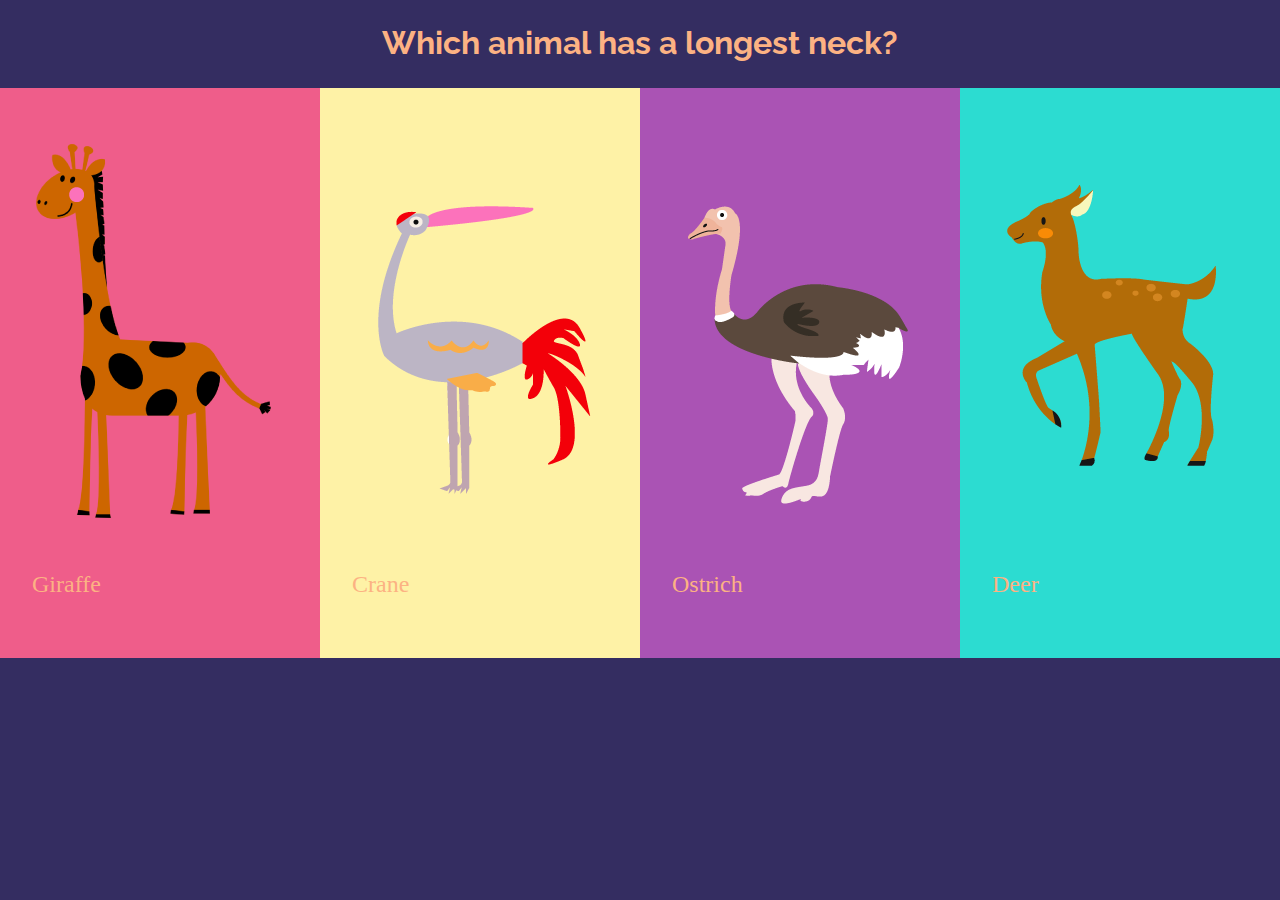
==== Assignment2_Min/index.html @ 9b2a6138 "Assignment2_Min" ====
<!DOCTYPE html>
    <head>
        <title>Responsive Web</title>
        <link rel="stylesheet" href="css/main.css">
        <link href='http://fonts.googleapis.com/css?family=Raleway:400,500' rel='stylesheet' type='text/css'>
    </head>
    
    <body>        
    	<div id="title">
        	<h1>Which animal has a longest neck?</h1>
        </div>

        <div id="wrap">
        
        	<section id="pink">
        		<div id="textbox">
        		 	<div id="img">
        				<img src="images/giraffe.png" />
        		 	</div>
        			<p> Giraffe </p>
				 </div>
			</section>

        	<section id="yellow">
        		<div id="textbox">
        			<div id="img">
        				<img src="images/crane.png" />
        			</div>
        			<p> Crane </p>
				</div>
			</section>

        	<section id="purple"> 
        		<div id="textbox">
        			<div id="img">
        				<img src="images/ostrich.png" />
        			</div>
        			<p> Ostrich </p>
				</div>
			</section>

        	<section id="green">
        		<div id="textbox">
        			<div id="img">
        				<img src="images/deer.png" />
        			</div>
        			<p> Deer </p>
				</div>
			</section>
		</div>

	</body>
</html>
---- Assignment2_Min/css/main.css ----
body {
    font-size: 1em;
    line-height: 1.4;
    background-color: #342d61;
    margin:0;
}

#img {
	position:relative;
	margin-left:auto; 
}

h1{
	font-family: 'Raleway', sans-serif;
	font-size: 2.0em;
	color:#fcb283;
   	text-align: center;
}

#wrap {
	width: 100%;	
	height: auto;
	float: none;
	padding: 0;
}

#pink, #yellow, #purple, #green {
	width: 25%;
	margin: 0;
	overflow: visible;
	/* height: 800px; */
}

#pink, #yellow, #purple, #green {
	float: left;
}

#pink {
	background: #ef5d8a;
	margin: 0;
}

#yellow {
	background: #fef2a6;
}

#purple {
	background: #aa53b4;
}

#green {
	background: #2cdcd1;
}

#textbox {
	padding: 10%;	
}

p{
	font-size: 1.5em;
	color:#fcb283;
}


@media screen and (max-width: 1024px) {
      
      section#pink {
			width: 33.333%;
			padding: 0;
			/* height: 800px; */
      }
      
      section#green {
			width: 100%;
			/* height: auto; */
      }
      
      section#yellow {
			width: 33.333%;
			/* height: 800px; */
      }
      
      section#purple {
			width: 33.333%;
			/* height: 800px; */
      }
		
		#title {
		float: none;
		}
		
		#textbox {
		position: relative; 
   		width: 100%;
		padding: 6%;
		}

}


@media screen and (max-width: 760px) {
      
      
      section#pink {
			width: 50%;
      }
      
    
      section#yellow {
			width: 50%;
      }
      
      section#purple {
			width: 50%;
      }
      
      section#green {
			width: 50%;
      }
      
      #textbox {
			padding: 10%;
		}
     
     h1{
     	font-size: 1.7em;
      	text-align: center;
      }
}


@media screen and (max-width: 480px){
      
      section#pink, section#green, section#yellow, section#purple {
      	height: auto;
      }
      
      section#pink {
			width: 100%;
			float: none;
      }
      
      section#green {
			width: 100%;
			float: none;
      }
      
      section#yellow {
			width: 100%;
			float: none;
      }
      
      section#purple {
			width: 100%;
			float: none;
      }
      
      h1{
      	font-size: 1.5em;
      	text-align: center;
      }
      
      #img {
		position:relative;
		margin-left:auto; 
	  }
		
	  #textbox {
		padding: 20%;
	  }
		
	  p {
		font-size: 1.3em;
		margin: 20;
	  }	
}
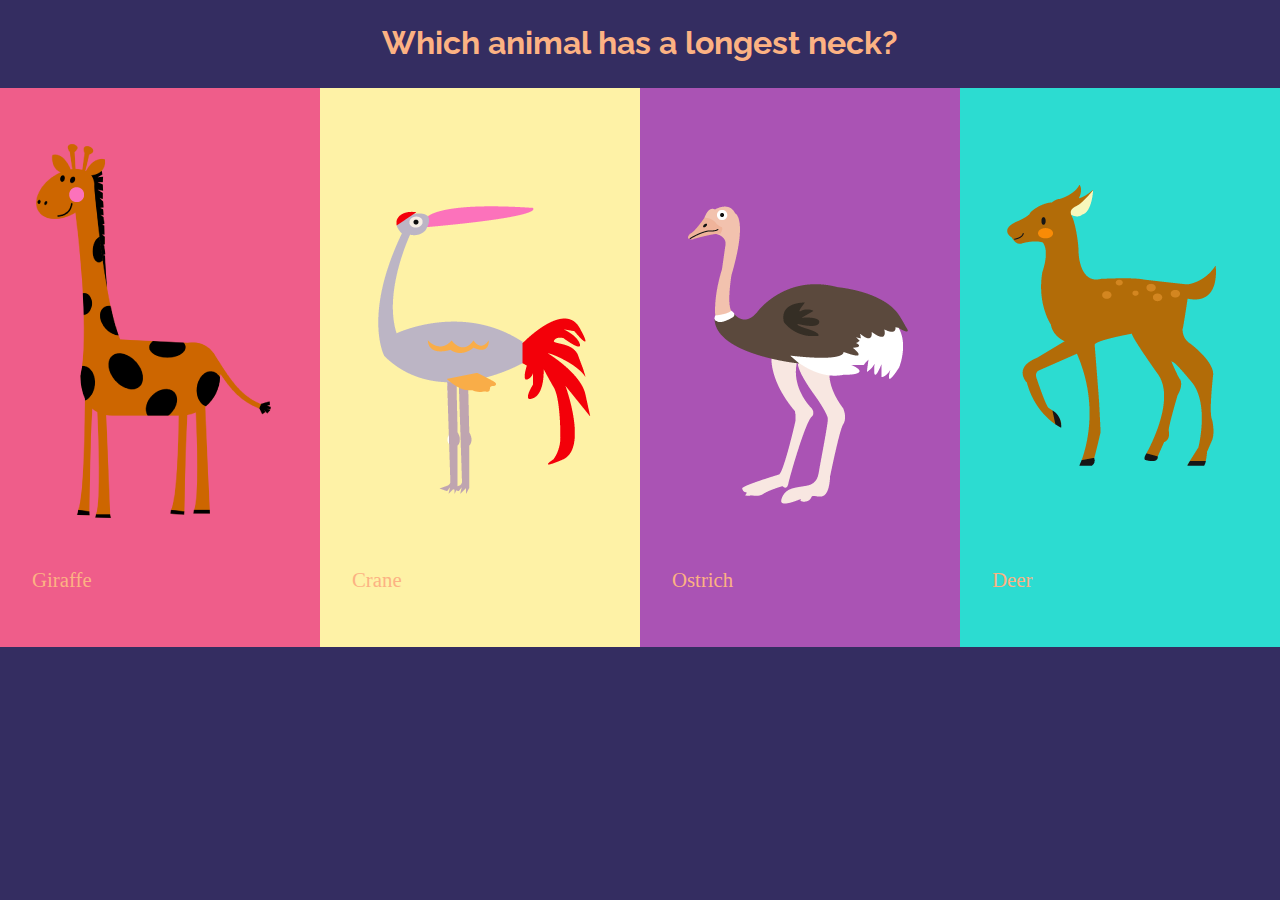
==== commit 7ca948e7: "Assignment2_Min" ====
--- a/Assignment2_Min/index.html
+++ b/Assignment2_Min/index.html
@@ -1,51 +1,45 @@
 <!DOCTYPE html>
-    <head>
-        <title>Responsive Web</title>
-        <link rel="stylesheet" href="css/main.css">
-        <link href='http://fonts.googleapis.com/css?family=Raleway:400,500' rel='stylesheet' type='text/css'>
-    </head>
-    
-    <body>        
-    	<div id="title">
-        	<h1>Which animal has a longest neck?</h1>
-        </div>
-
-        <div id="wrap">
-        
-        	<section id="pink">
-        		<div id="textbox">
-        		 	<div id="img">
-        				<img src="images/giraffe.png" />
-        		 	</div>
+<html>
+	<head>
+		<title>Responsive Web</title>
+		<link href="styles/main.css" type="text/css" rel="stylesheet">
+		 <link href='http://fonts.googleapis.com/css?family=Raleway:400,500' rel='stylesheet' type='text/css'>
+	</head>
+	<body>
+		
+		<div id="wrap">
+		
+			<header>
+			
+				<h1>Which animal has a longest neck?</h1>
+			</header>
+				
+			<section id="pink">
+        		 <div id="img">
+        			<img src="images/giraffe.png" />
         			<p> Giraffe </p>
-				 </div>
+        		 </div>
 			</section>
 
         	<section id="yellow">
-        		<div id="textbox">
-        			<div id="img">
-        				<img src="images/crane.png" />
-        			</div>
+        		<div id="img">
+        			<img src="images/crane.png" />
         			<p> Crane </p>
-				</div>
+        		</div>
 			</section>
 
         	<section id="purple"> 
-        		<div id="textbox">
-        			<div id="img">
-        				<img src="images/ostrich.png" />
-        			</div>
+        		<div id="img">
+        			<img src="images/ostrich.png" />
         			<p> Ostrich </p>
-				</div>
+        		</div>
 			</section>
 
         	<section id="green">
-        		<div id="textbox">
-        			<div id="img">
-        				<img src="images/deer.png" />
-        			</div>
+        		<div id="img">
+        			<img src="images/deer.png" />
         			<p> Deer </p>
-				</div>
+        		</div>
 			</section>
 		</div>
 
--- a/Assignment2_Min/styles/main.css
+++ b/Assignment2_Min/styles/main.css
@@ -0,0 +1,172 @@
+
+body {
+    font-size: 1em;
+    line-height: 1.4;
+    background-color: #342d61;
+    margin:0;
+}
+
+#img {
+	position:relative;
+	margin-left:auto; 
+	padding: 10%;
+}
+
+h1{
+	font-family: 'Raleway', sans-serif;
+	font-size: 2.0em;
+	color:#fcb283;
+   	text-align: center;
+}
+
+#wrap {
+	width: 100%;	
+	height: auto;
+	float: none;
+	padding: 0;
+}
+
+#pink, #yellow, #purple, #green {
+	width: 25%;
+	margin: 0;
+	overflow: visible;
+	/* height: 800px; */
+}
+
+#pink, #yellow, #purple, #green {
+	float: left;
+}
+
+#pink {
+	background: #ef5d8a;
+	margin: 0;
+}
+
+#yellow {
+	background: #fef2a6;
+}
+
+#purple {
+	background: #aa53b4;
+}
+
+#green {
+	background: #2cdcd1;
+}
+
+p{
+	font-size: 1.3em;
+	color:#fcb283;
+}
+
+
+@media screen and (max-width: 1024px) {
+      
+      section#pink {
+			width: 33.333%;
+			padding: 0;
+			/* height: 800px; */
+      }
+      
+      section#green {
+			width: 100%;
+			/* height: auto; */
+      }
+      
+      section#yellow {
+			width: 33.333%;
+			/* height: 800px; */
+      }
+      
+      section#purple {
+			width: 33.333%;
+			/* height: 800px; */
+      }
+		
+		#title {
+		float: none;
+		}
+		
+		#img {
+		position: relative; 
+   		width: 100%;
+		padding: 6%;
+		}
+
+}
+
+
+@media screen and (max-width: 760px) {
+      
+      
+      section#pink {
+			width: 50%;
+      }
+      
+    
+      section#yellow {
+			width: 50%;
+      }
+      
+      section#purple {
+			width: 50%;
+      }
+      
+      section#green {
+			width: 50%;
+      }
+      
+      #img {
+			padding: 10%;
+		}
+     
+     h1{
+     	font-size: 1.7em;
+      	text-align: center;
+      }
+}
+
+
+@media screen and (max-width: 480px){
+      
+      section#pink, section#green, section#yellow, section#purple {
+      	height: auto;
+      }
+      
+      section#pink {
+			width: 100%;
+			float: none;
+      }
+      
+      section#green {
+			width: 100%;
+			float: none;
+      }
+      
+      section#yellow {
+			width: 100%;
+			float: none;
+      }
+      
+      section#purple {
+			width: 100%;
+			float: none;
+      }
+      
+      h1{
+      	font-size: 1.2em;
+      	text-align: center;
+      }
+      
+      #img {
+		position:relative;
+		margin-left:auto; 
+		padding: 20%;
+	  }
+		
+	  p {
+		font-size: 1.3em;
+		margin: 20;
+	  }	
+}
+
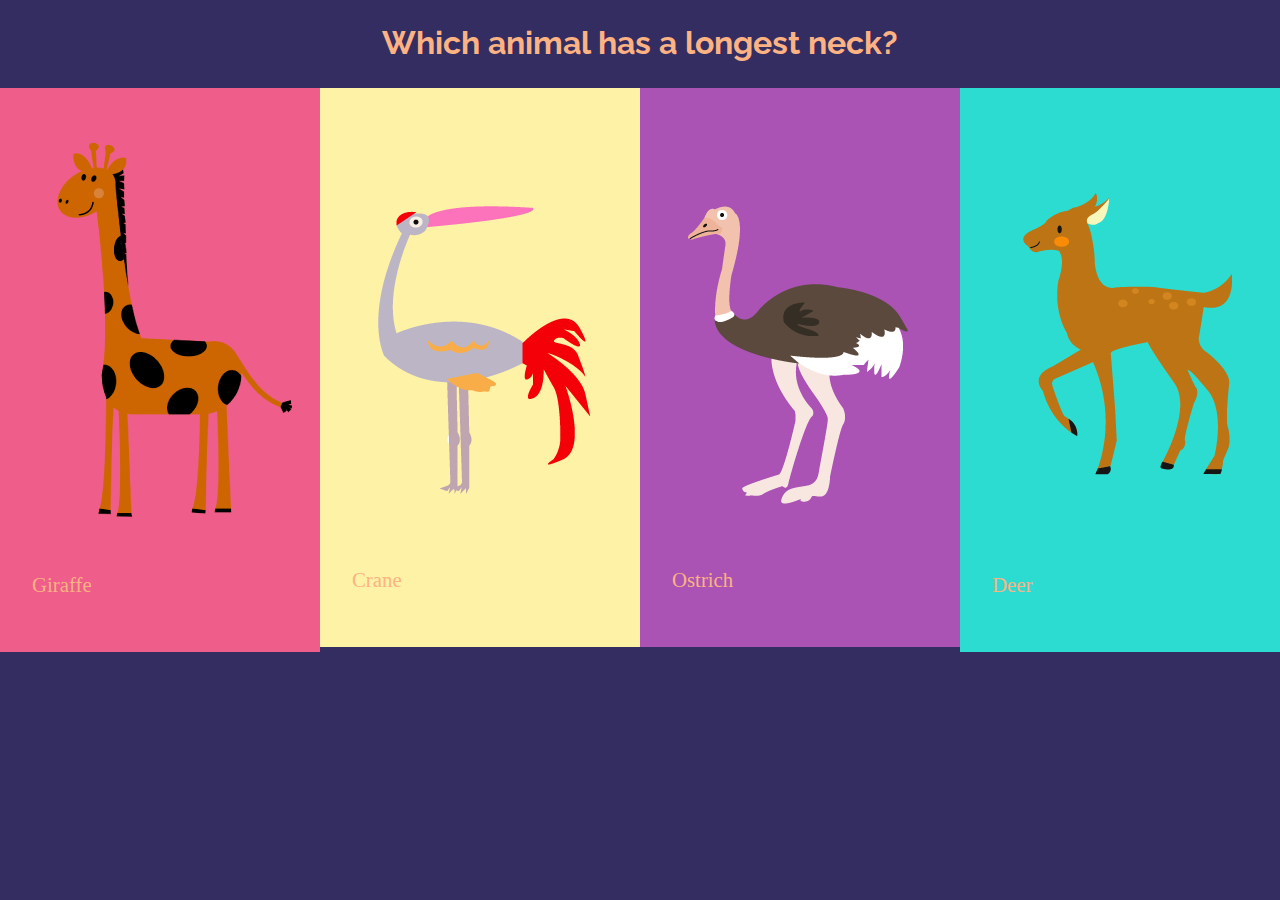
==== commit acba7241: "Assignment3_Min" ====
--- a/Assignment2_Min/index.html
+++ b/Assignment2_Min/index.html
@@ -2,8 +2,9 @@
 <html>
 	<head>
 		<title>Responsive Web</title>
+		<meta name="viewport" content="width=device-width, minimum-scale=1.0, maximum-scale=1.0" />
 		<link href="styles/main.css" type="text/css" rel="stylesheet">
-		 <link href='http://fonts.googleapis.com/css?family=Raleway:400,500' rel='stylesheet' type='text/css'>
+		<link href='http://fonts.googleapis.com/css?family=Raleway:400,500' rel='stylesheet' type='text/css'>
 	</head>
 	<body>
 		
